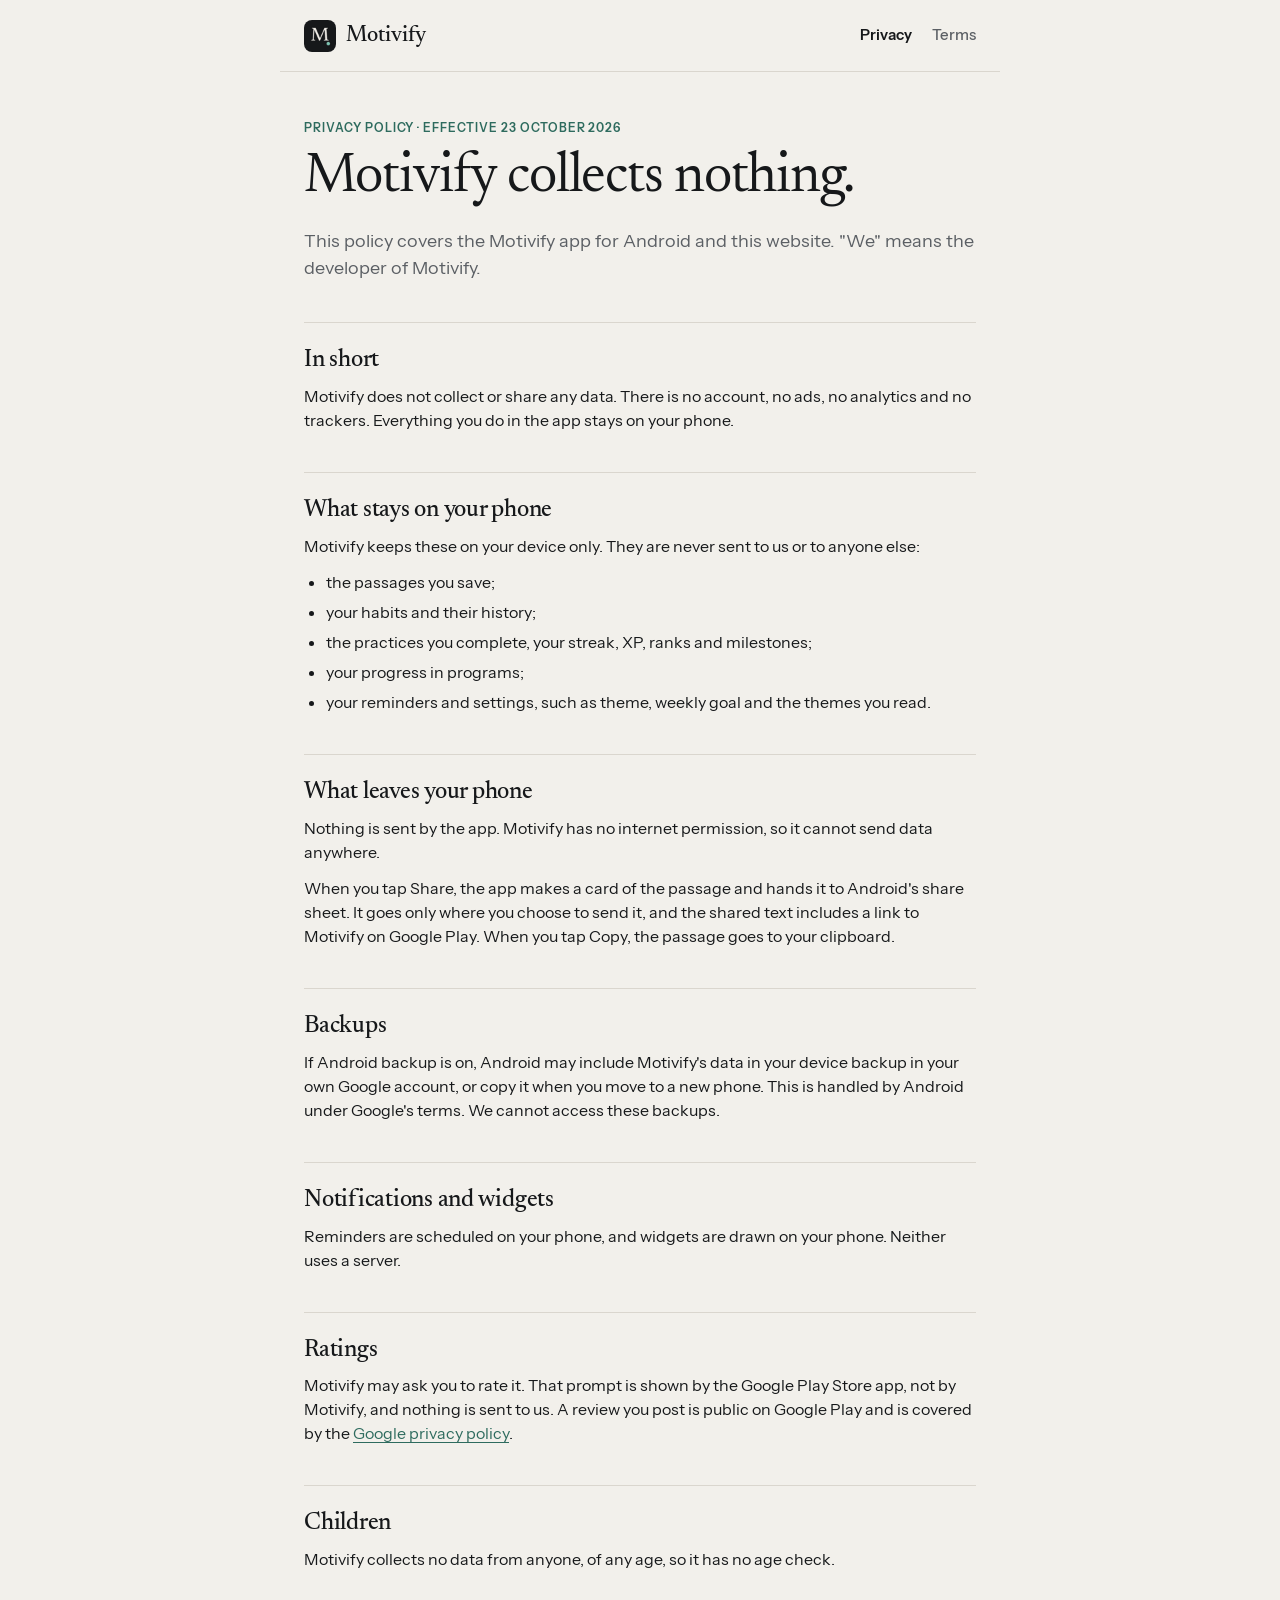
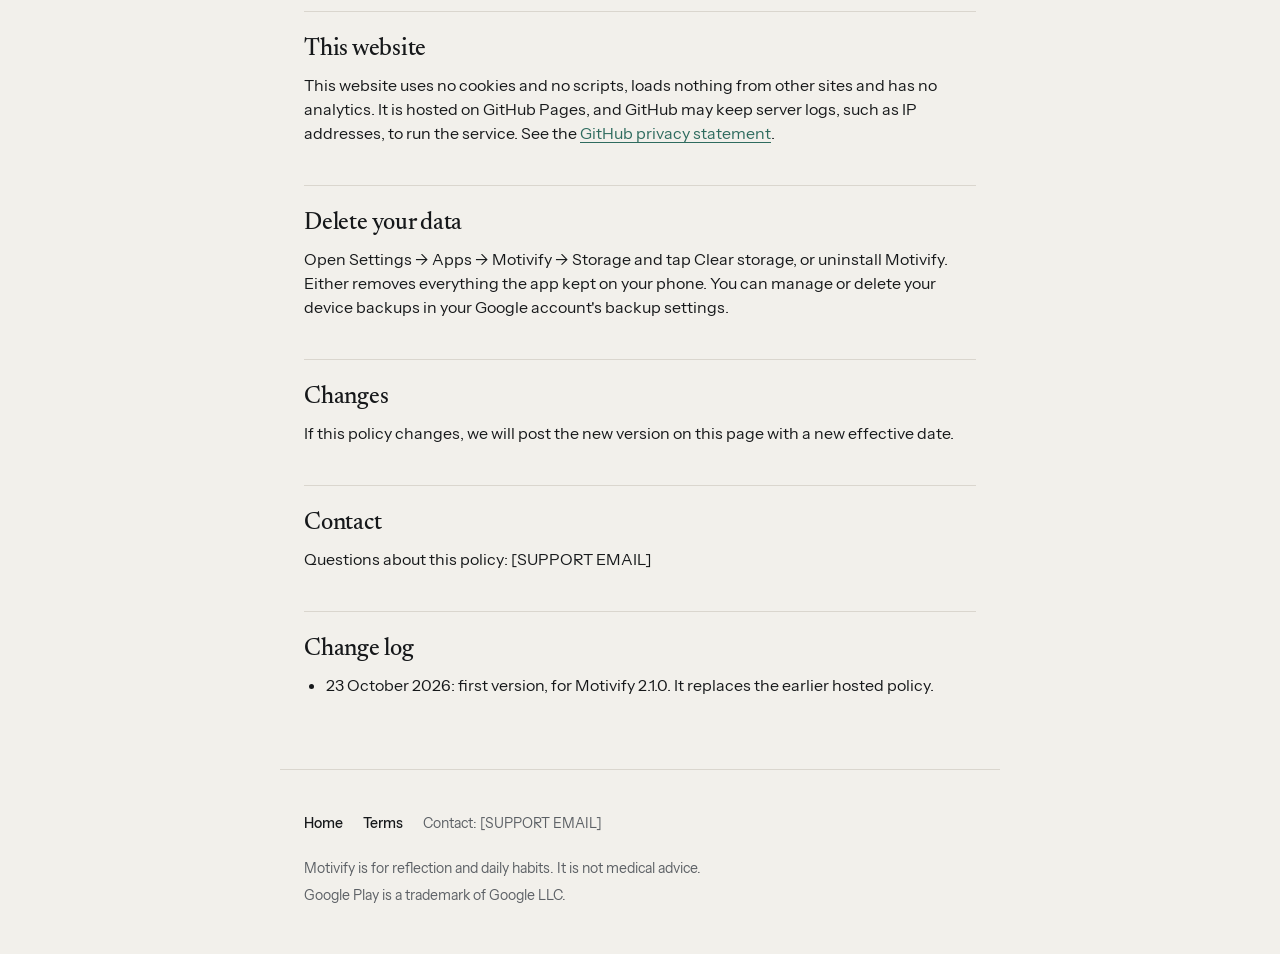
==== privacy/index.html @ 4ecf9bb2 "[MOT-87] - add the stoa landing page, privacy policy and terms with self-hosted fonts and real app c" ====
<!doctype html>
<html lang="en">
<head>
<meta charset="utf-8">
<meta name="viewport" content="width=device-width, initial-scale=1">
<title>Motivify privacy policy</title>
<meta name="description" content="Motivify collects nothing: no account, no ads, no tracking. Your passages, habits and progress stay on your phone.">
<link rel="canonical" href="https://mykhailonester.github.io/Motivify-site/privacy/">
<meta name="color-scheme" content="light dark">
<meta name="theme-color" content="#F2F0EB" media="(prefers-color-scheme: light)">
<meta name="theme-color" content="#111315" media="(prefers-color-scheme: dark)">
<meta property="og:type" content="website">
<meta property="og:site_name" content="Motivify">
<meta property="og:title" content="Motivify privacy policy">
<meta property="og:description" content="Motivify collects nothing: no account, no ads, no tracking. Your passages, habits and progress stay on your phone.">
<meta property="og:url" content="https://mykhailonester.github.io/Motivify-site/privacy/">
<meta property="og:image" content="https://mykhailonester.github.io/Motivify-site/assets/img/og.png">
<meta property="og:image:width" content="1200">
<meta property="og:image:height" content="630">
<meta property="og:image:alt" content="Motivify: a quiet minute of Stoic practice, every day. The Today screen in light and at night.">
<meta name="twitter:card" content="summary_large_image">
<link rel="icon" type="image/png" href="../assets/img/favicon.png">
<link rel="apple-touch-icon" href="../assets/img/apple-touch-icon.png">
<link rel="preload" href="../assets/fonts/newsreader_text_regular.woff2" as="font" type="font/woff2" crossorigin>
<link rel="preload" href="../assets/fonts/instrument_sans_regular.woff2" as="font" type="font/woff2" crossorigin>
<link rel="stylesheet" href="../style.css">
</head>
<body class="legal">
<a class="skip" href="#main">Skip to content</a>
<header class="site-header">
<div class="wrap">
<a class="brand" href="../"><img src="../assets/img/favicon.png" alt="" width="32" height="32">Motivify</a>
<nav aria-label="Site">
<a href="./" aria-current="page">Privacy</a>
<a href="../terms/">Terms</a>
</nav>
</div>
</header>

<main id="main">
<div class="wrap">
<p class="kicker">Privacy policy · effective 23 October 2026</p>
<h1>Motivify collects nothing.</h1>
<p class="lead">This policy covers the Motivify app for Android and this website. "We" means the developer of Motivify.</p>

<h2>In short</h2>
<p>Motivify does not collect or share any data. There is no account, no ads, no analytics and no trackers. Everything you do in the app stays on your phone.</p>

<h2>What stays on your phone</h2>
<p>Motivify keeps these on your device only. They are never sent to us or to anyone else:</p>
<ul>
<li>the passages you save;</li>
<li>your habits and their history;</li>
<li>the practices you complete, your streak, XP, ranks and milestones;</li>
<li>your progress in programs;</li>
<li>your reminders and settings, such as theme, weekly goal and the themes you read.</li>
</ul>

<h2>What leaves your phone</h2>
<p>Nothing is sent by the app. Motivify has no internet permission, so it cannot send data anywhere.</p>
<p>When you tap Share, the app makes a card of the passage and hands it to Android's share sheet. It goes only where you choose to send it, and the shared text includes a link to Motivify on Google Play. When you tap Copy, the passage goes to your clipboard.</p>

<h2>Backups</h2>
<p>If Android backup is on, Android may include Motivify's data in your device backup in your own Google account, or copy it when you move to a new phone. This is handled by Android under Google's terms. We cannot access these backups.</p>

<h2>Notifications and widgets</h2>
<p>Reminders are scheduled on your phone, and widgets are drawn on your phone. Neither uses a server.</p>

<h2>Ratings</h2>
<p>Motivify may ask you to rate it. That prompt is shown by the Google Play Store app, not by Motivify, and nothing is sent to us. A review you post is public on Google Play and is covered by the <a href="https://policies.google.com/privacy">Google privacy policy</a>.</p>

<h2>Children</h2>
<p>Motivify collects no data from anyone, of any age, so it has no age check.</p>

<h2>This website</h2>
<p>This website uses no cookies and no scripts, loads nothing from other sites and has no analytics. It is hosted on GitHub Pages, and GitHub may keep server logs, such as IP addresses, to run the service. See the <a href="https://docs.github.com/en/site-policy/privacy-policies/github-general-privacy-statement">GitHub privacy statement</a>.</p>

<h2>Delete your data</h2>
<p>Open Settings → Apps → Motivify → Storage and tap Clear storage, or uninstall Motivify. Either removes everything the app kept on your phone. You can manage or delete your device backups in your Google account's backup settings.</p>

<h2>Changes</h2>
<p>If this policy changes, we will post the new version on this page with a new effective date.</p>

<h2>Contact</h2>
<p>Questions about this policy: [SUPPORT EMAIL]</p>

<h2>Change log</h2>
<ul>
<li>23 October 2026: first version, for Motivify 2.1.0. It replaces the earlier hosted policy.</li>
</ul>
</div>
</main>

<footer class="site-footer">
<div class="wrap">
<nav aria-label="Footer">
<a href="../">Home</a>
<a href="../terms/">Terms</a>
<span>Contact: [SUPPORT EMAIL]</span>
</nav>
<p>Motivify is for reflection and daily habits. It is not medical advice.</p>
<p>Google Play is a trademark of Google LLC.</p>
</div>
</footer>
</body>
</html>
---- style.css ----
@font-face { font-family: "Newsreader"; src: url("assets/fonts/newsreader_text_regular.woff2") format("woff2"); font-weight: 400; font-display: swap; }
@font-face { font-family: "Newsreader"; src: url("assets/fonts/newsreader_text_medium.woff2") format("woff2"); font-weight: 500; font-display: swap; }
@font-face { font-family: "Instrument Sans"; src: url("assets/fonts/instrument_sans_regular.woff2") format("woff2"); font-weight: 400; font-display: swap; }
@font-face { font-family: "Instrument Sans"; src: url("assets/fonts/instrument_sans_medium.woff2") format("woff2"); font-weight: 500; font-display: swap; }
@font-face { font-family: "Instrument Sans"; src: url("assets/fonts/instrument_sans_semibold.woff2") format("woff2"); font-weight: 600; font-display: swap; }

:root {
  color-scheme: light dark;
  --bg: #F2F0EB; --surface: #FBFAF7; --text: #16181A; --muted: #5B5F64; --hair: #DAD6CE;
  --accent: #2E6B5E; --inverse: #16181A; --on-inverse: #F2F0EB; --bezel: #16181A;
  --serif: "Newsreader", Georgia, serif; --sans: "Instrument Sans", system-ui, -apple-system, sans-serif;
  --gutter: 16px;
}
@media (prefers-color-scheme: dark) {
  :root {
    --bg: #111315; --surface: #181B1E; --text: #ECE9E3; --muted: #A3A7AC; --hair: #2C3034;
    --accent: #7FC4B2; --inverse: #ECE9E3; --on-inverse: #111315; --bezel: #181B1E;
  }
}
@media (min-width: 600px) { :root { --gutter: 24px; } }
@media (prefers-reduced-motion: no-preference) { html { scroll-behavior: smooth; } }

* { box-sizing: border-box; margin: 0; padding: 0; }
body { background: var(--bg); color: var(--text); font: 400 16px/1.5 var(--sans); -webkit-font-smoothing: antialiased; overflow-x: clip; }
img, video { display: block; max-width: 100%; height: auto; }
a { color: var(--accent); text-underline-offset: 3px; }
:focus-visible { outline: 2px solid var(--accent); outline-offset: 3px; border-radius: 4px; }

.skip { position: absolute; left: var(--gutter); top: -100px; z-index: 10; padding: 10px 16px; border-radius: 999px; background: var(--inverse); color: var(--on-inverse); font-weight: 600; text-decoration: none; }
.skip:focus { top: 12px; }

.wrap { max-width: 1040px; margin: 0 auto; padding: 0 var(--gutter); }
.legal .wrap { max-width: 720px; }

.site-header .wrap { display: flex; flex-wrap: wrap; align-items: center; gap: 4px 20px; min-height: 72px; border-bottom: 1px solid var(--hair); }
.brand { display: inline-flex; align-items: center; gap: 10px; min-height: 44px; margin-right: auto; color: var(--text); text-decoration: none; font: 500 22px/1 var(--serif); }
.brand img { width: 32px; height: 32px; border-radius: 8px; }
.site-header nav { display: flex; flex-wrap: wrap; gap: 0 20px; }
.site-header nav a { display: inline-flex; align-items: center; min-height: 44px; color: var(--muted); font-size: 15px; font-weight: 500; text-decoration: none; }
.site-header nav a:hover { color: var(--text); }
.site-header nav a[aria-current="page"] { color: var(--text); font-weight: 600; }

.kicker { font: 600 12px/1.4 var(--sans); letter-spacing: .08em; text-transform: uppercase; color: var(--accent); }
h1, h2, h3 { font-family: var(--serif); font-weight: 400; letter-spacing: -.01em; color: var(--text); }
h1 { font-size: clamp(36px, 7vw, 56px); line-height: 1.06; letter-spacing: -.02em; margin: 12px 0 20px; }
h2 { font-size: clamp(28px, 4.5vw, 36px); line-height: 1.12; margin: 10px 0 14px; }
h3 { font-weight: 500; font-size: 22px; line-height: 1.25; }
.lead { font-size: 18px; line-height: 1.5; color: var(--muted); }

.btn { display: inline-flex; align-items: center; justify-content: center; min-height: 56px; padding: 0 28px; border-radius: 999px; background: var(--inverse); color: var(--on-inverse); font: 600 16px/1 var(--sans); text-decoration: none; }
.btn:hover { opacity: .9; }
.btn-secondary { min-height: 44px; padding: 0 20px; background: none; color: var(--accent); border: 1px solid var(--accent); font-size: 15px; }

.phone { width: min(300px, 100%); padding: 8px; border-radius: 40px; background: var(--bezel); outline: 1px solid var(--hair); }
.phone img { width: 100%; aspect-ratio: 1280 / 2856; border-radius: 32px; background: var(--surface); }
.phones { display: flex; gap: 16px; justify-content: center; }
.phones .phone { width: min(260px, calc(50% - 8px)); padding: 6px; border-radius: 32px; }
.phones .phone img { border-radius: 26px; }

.hero { display: grid; gap: 40px; padding: 48px 0 64px; }
.hero .phone { justify-self: center; }
blockquote { margin: 28px 0; padding-left: 20px; border-left: 2px solid var(--accent); }
blockquote p { font: 400 clamp(22px, 4vw, 27px)/1.33 var(--serif); letter-spacing: -.01em; }
blockquote cite { display: block; margin-top: 12px; font: 400 14px/1.4 var(--sans); font-style: normal; color: var(--muted); }
.cta { display: flex; flex-wrap: wrap; align-items: center; gap: 12px 20px; }
.cta .note { font-size: 14px; color: var(--muted); }

.feature { display: grid; gap: 32px; align-items: center; padding: 56px 0; border-top: 1px solid var(--hair); }
.feature .phone, .feature .phones { justify-self: center; }
.feature ul { list-style: none; margin-top: 20px; border-top: 1px solid var(--hair); }
.feature li { padding: 12px 0; border-bottom: 1px solid var(--hair); }
.feature .sub { color: var(--muted); }

@media (min-width: 800px) {
  .hero { grid-template-columns: 1fr 300px; align-items: center; gap: 64px; padding: 72px 0 88px; }
  .feature { grid-template-columns: 1fr 1fr; gap: 64px; padding: 80px 0; }
  .feature.flip > :first-child { order: 2; }
}

.video { display: grid; gap: 32px; justify-items: center; padding: 56px 0; border-top: 1px solid var(--hair); text-align: center; }
.video figure { width: min(360px, 100%); }
.video video { width: 100%; aspect-ratio: 9 / 16; border-radius: 24px; outline: 1px solid var(--hair); background: var(--bezel); }
.video figcaption { margin-top: 12px; font-size: 14px; color: var(--muted); }

.promises { padding: 56px 0 72px; border-top: 1px solid var(--hair); text-align: center; }
.promises ul { list-style: none; display: grid; grid-template-columns: 1fr 1fr; gap: 12px 16px; margin: 24px 0 16px; font: 400 clamp(22px, 4.5vw, 32px)/1.2 var(--serif); }
@media (min-width: 600px) {
  .promises ul { display: flex; justify-content: center; gap: 0; }
  .promises li + li::before { content: "·"; padding: 0 14px; color: var(--accent); }
}
.promises p:not(.kicker) { color: var(--muted); }
.promises .cta { justify-content: center; margin-top: 32px; }

.legal main { padding: 48px 0 72px; }
.legal main h2 { font-weight: 500; font-size: 24px; margin: 40px 0 10px; padding-top: 24px; border-top: 1px solid var(--hair); }
.legal main p, .legal main li { overflow-wrap: anywhere; }
.legal main p + p, .legal main p + ul, .legal main ul + p { margin-top: 12px; }
.legal main ul { padding-left: 22px; display: grid; gap: 6px; }
.legal .lead { margin-bottom: 8px; }

.site-footer .wrap { padding-top: 32px; padding-bottom: 48px; border-top: 1px solid var(--hair); font-size: 14px; color: var(--muted); }
.site-footer nav { display: flex; flex-wrap: wrap; gap: 0 20px; margin-bottom: 12px; }
.site-footer nav a, .site-footer nav span { display: inline-flex; align-items: center; min-height: 44px; }
.site-footer nav a { color: var(--text); text-decoration: none; font-weight: 500; }
.site-footer p + p { margin-top: 6px; }
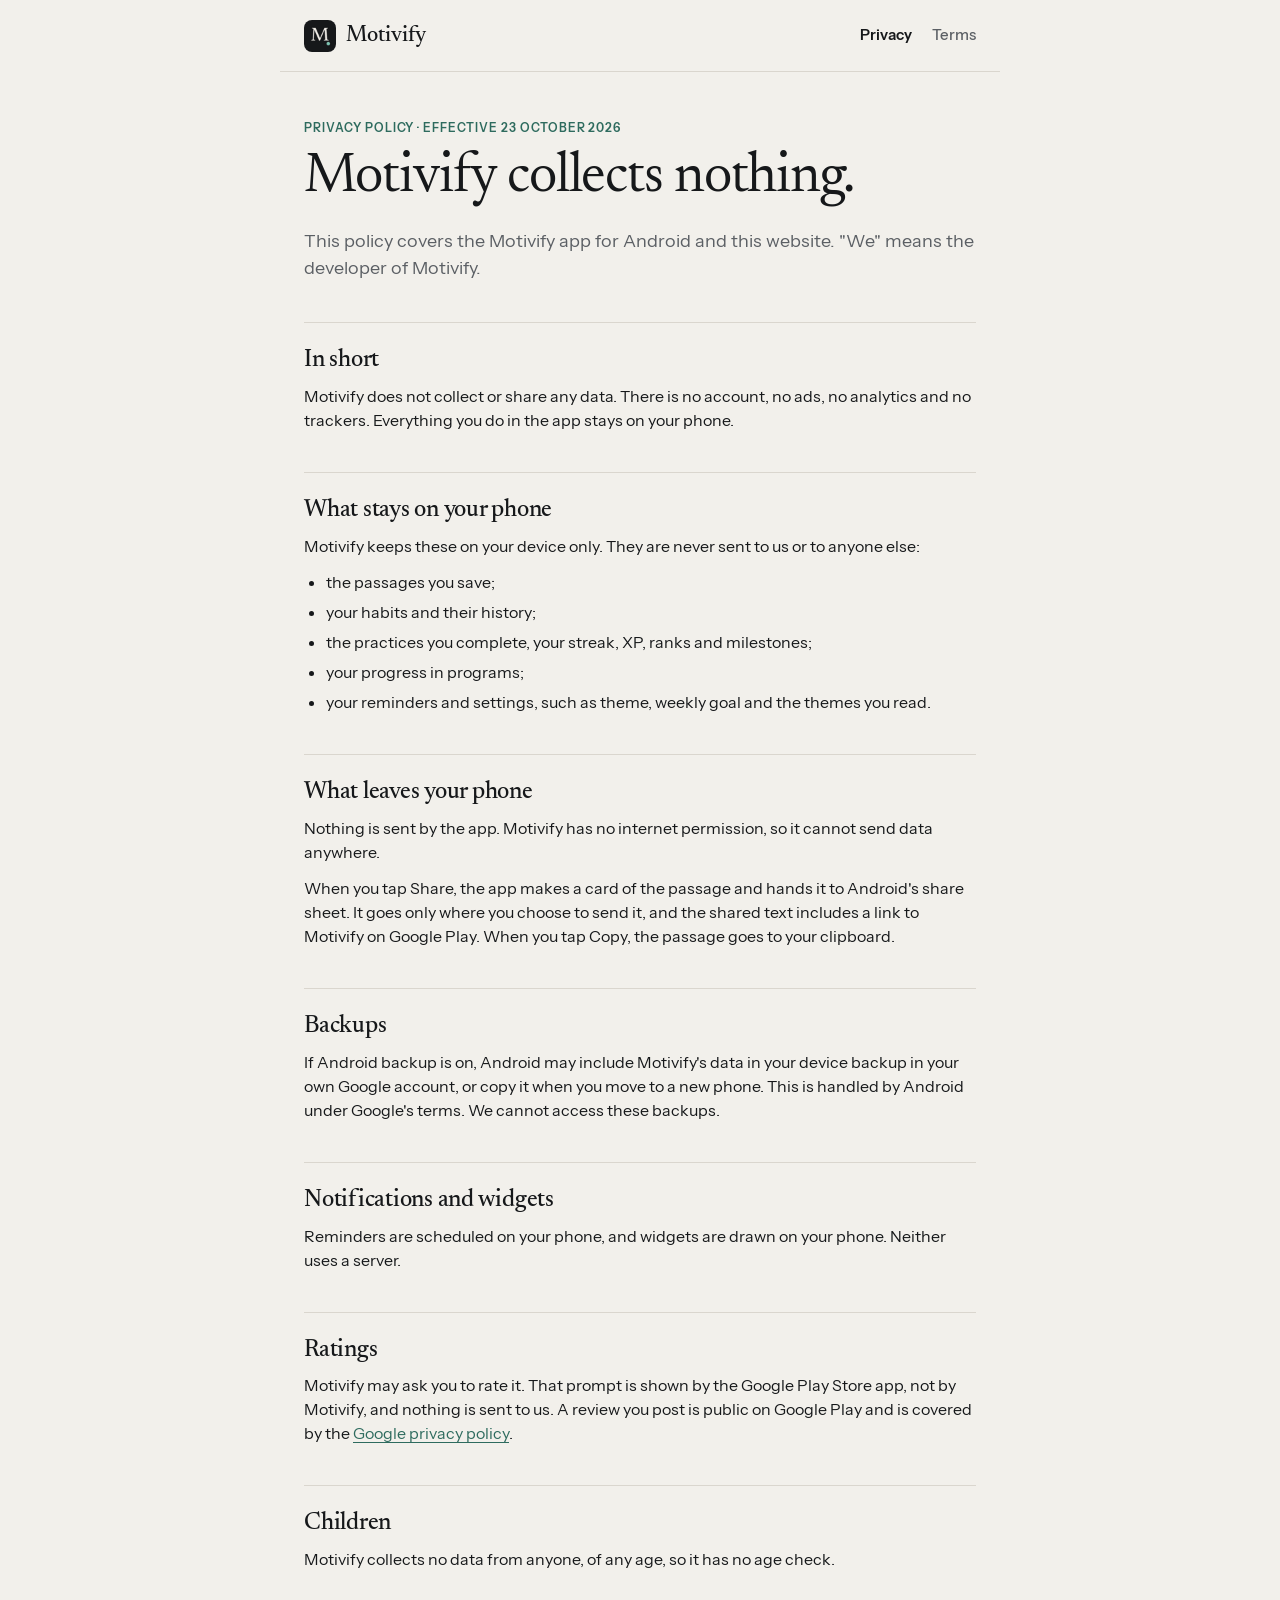
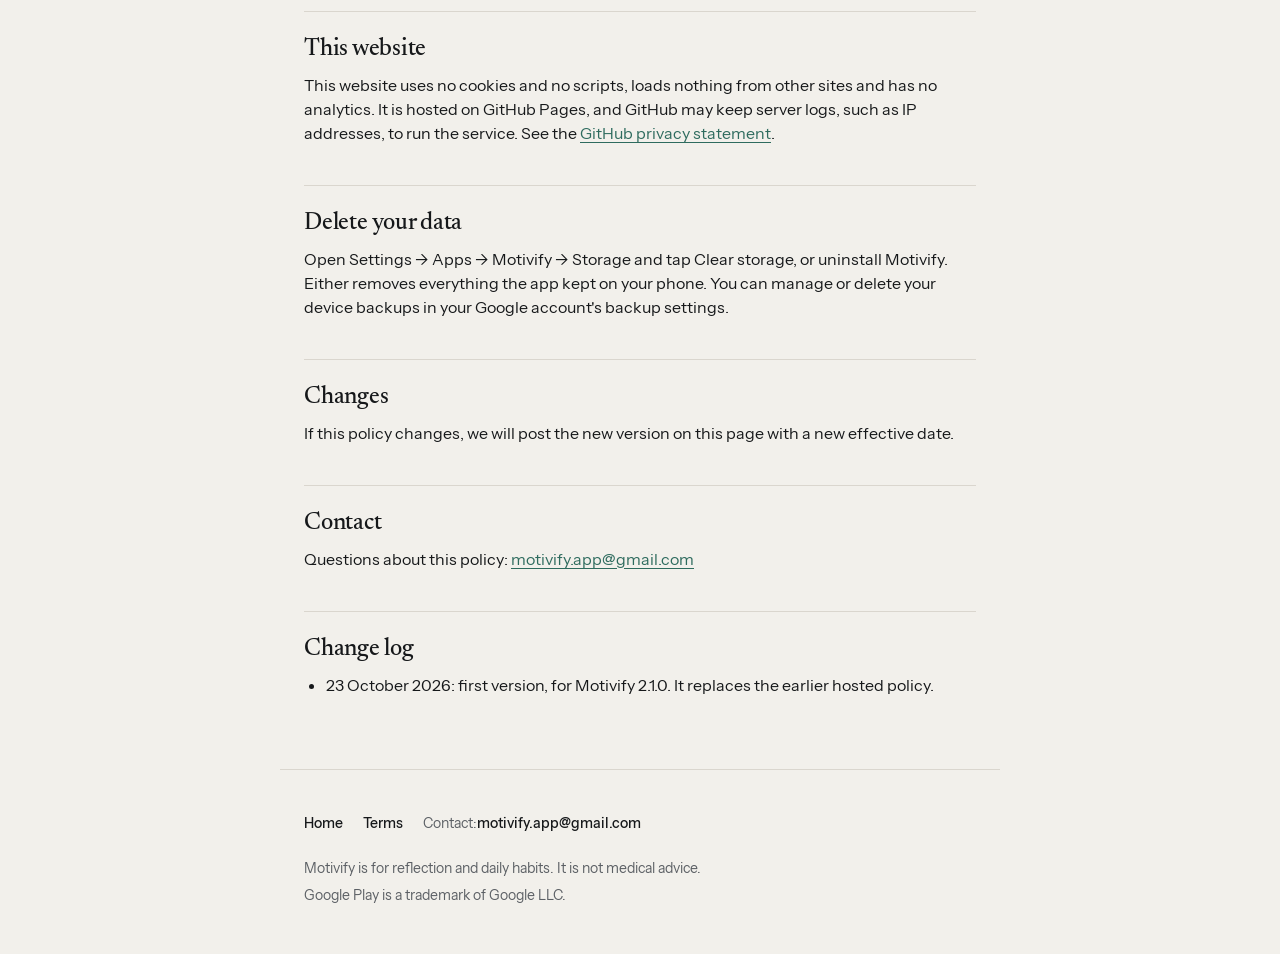
==== commit 9c8f4202: "Merge chore/MOT-87-contact-email into main" ====
--- a/privacy/index.html
+++ b/privacy/index.html
@@ -82,7 +82,7 @@
 <p>If this policy changes, we will post the new version on this page with a new effective date.</p>
 
 <h2>Contact</h2>
-<p>Questions about this policy: [SUPPORT EMAIL]</p>
+<p>Questions about this policy: <a href="mailto:motivify.app&#64;gmail.com">motivify.app&#64;gmail.com</a></p>
 
 <h2>Change log</h2>
 <ul>
@@ -96,7 +96,7 @@
 <nav aria-label="Footer">
 <a href="../">Home</a>
 <a href="../terms/">Terms</a>
-<span>Contact: [SUPPORT EMAIL]</span>
+<span>Contact: <a href="mailto:motivify.app&#64;gmail.com">motivify.app&#64;gmail.com</a></span>
 </nav>
 <p>Motivify is for reflection and daily habits. It is not medical advice.</p>
 <p>Google Play is a trademark of Google LLC.</p>
